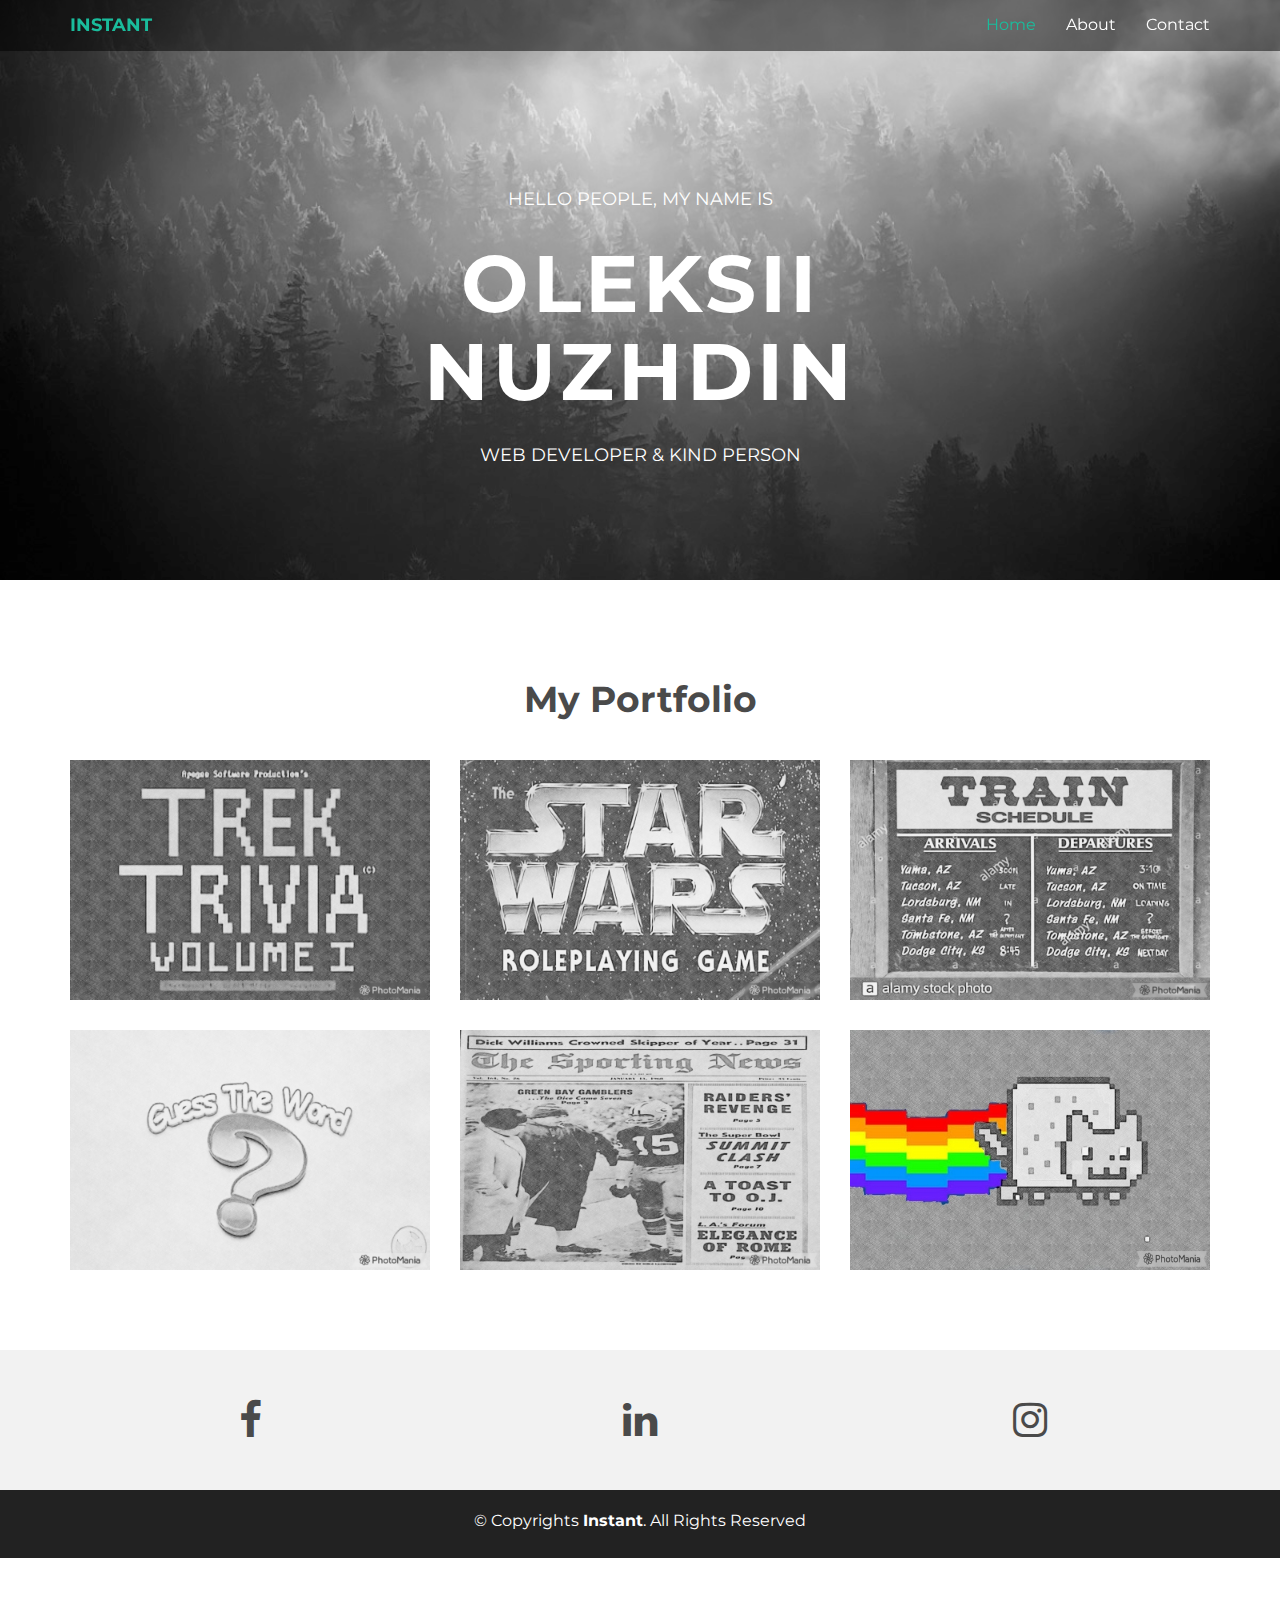
==== index.html @ 4b9a49c1 "done" ====
<!DOCTYPE html>
<html lang="en">
<head>
  <meta charset="utf-8">
  <title>Instant - Bootstrap Personal Template</title>
  <meta content="width=device-width, initial-scale=1.0" name="viewport">
  <meta content="" name="keywords">
  <meta content="" name="description">

  <!-- Favicons -->
  <link href="img/favicon.png" rel="icon">
  <link href="img/apple-touch-icon.png" rel="apple-touch-icon">

  <!-- Google Fonts -->
  <link href="https://fonts.googleapis.com/css?family=Montserrat:300,400,500,700" rel="stylesheet">

  <!-- Bootstrap CSS File -->
  <link href="lib/bootstrap/css/bootstrap.min.css" rel="stylesheet">

  <!-- Libraries CSS Files -->
  <link href="lib/font-awesome/css/font-awesome.min.css" rel="stylesheet">

  <!-- Main Stylesheet File -->
  <link href="css/style.css" rel="stylesheet">

  <!-- =======================================================
    Template Name: Instant
    Template URL: https://templatemag.com/instant-bootstrap-personal-template/
    Author: TemplateMag.com
    License: https://templatemag.com/license/
  ======================================================= -->
</head>

<body>

  <!-- Static navbar -->
  <div class="navbar navbar-default navbar-fixed-top" role="navigation">
    <div class="container">
      <div class="navbar-header">
        <button type="button" class="navbar-toggle" data-toggle="collapse" data-target=".navbar-collapse">
            <span class="sr-only">Toggle navigation</span>
            <span class="icon-bar"></span>
            <span class="icon-bar"></span>
            <span class="icon-bar"></span>
          </button>
        <a class="navbar-brand" href="index.html">INSTANT</a>
      </div>
      <div class="navbar-collapse collapse">
        <ul class="nav navbar-nav navbar-right">
          <li class="active"><a href="index.html">Home</a></li>
          <li><a href="about.html">About</a></li>
          
          <li><a href="contact.html" class="smoothscroll">Contact</a></li>
        </ul>
      </div>
      <!--/.nav-collapse -->
    </div>
  </div>


  <div id="headerwrap">
    <div class="container">
      <div class="row">
        <div class="col-md-12 col-xs-offset-0 col-lg-6 col-lg-offset-3">
          <h4>HELLO PEOPLE, MY NAME IS</h4>
          <h1>OLEKSII NUZHDIN</h1>
          <h4>WEB DEVELOPER & KIND PERSON</h4>
        </div>
      </div>
    </div>
    <!-- /container -->
  </div>

  <section id="works"></section>
  <div class="container">
    <div class="row centered mt mb">
      <h1>My Portfolio</h1>

      <div class="col-lg-4 col-md-4 col-sm-4 gallery">
        <a href="https://oleksii13.github.io/trivia-game/" target="_blank"><img src="img/portfolio/folio01.jpg" class="img-responsive"></a>
      </div>
      <div class="col-lg-4 col-md-4 col-sm-4 gallery">
        <a href="https://oleksii13.github.io/unit-4-game/" target="_blank"><img src="img/portfolio/folio02.jpg" class="img-responsive"></a>
      </div>
      <div class="col-lg-4 col-md-4 col-sm-4 gallery">
        <a href="https://oleksii13.github.io/train-schedule/" target="_blank"><img src="img/portfolio/folio03.jpg" class="img-responsive"></a>
      </div>
      <div class="col-lg-4 col-md-4 col-sm-4 gallery">
        <a href="https://oleksii13.github.io/word-guess-game-object/" target="_blank"><img src="img/portfolio/folio04.jpg" class="img-responsive"></a>
      </div>
      <div class="col-lg-4 col-md-4 col-sm-4 gallery">
        <a href="https://oleksii13.github.io/sport-site-project1/" target="_blank"><img src="img/portfolio/folio05.jpg" class="img-responsive"></a>
      </div>
      <div class="col-lg-4 col-md-4 col-sm-4 gallery">
        <a href="https://oleksii13.github.io/gif-tastic/" target="_blank"><img src="img/portfolio/folio06.jpg" class="img-responsive"></a>
      </div>
    </div>
  </div>

  <div id="social">
    <div class="container">
      <div class="row centered">
        
        <div class="col-lg-4">
          <a href="https://www.facebook.com/Oleksii.Nuzhdin"><i class="fa fa-facebook"></i></a>
        </div>
        
        <div class="col-lg-4">
          <a href="https://www.linkedin.com/in/oleksii-nuzhdin-69206b6a/"><i class="fa fa-linkedin"></i></a>
        </div>
        <div class="col-lg-4">
          <a href="https://www.instagram.com/oleksiinuzhdin/?hl=en"><i class="fa fa-instagram"></i></a>
        </div>
        

      </div>
    </div>
  </div>

  <div id="copyrights">
    <div class="container">
      <p>
        &copy; Copyrights <strong>Instant</strong>. All Rights Reserved
      </p>
      <div class="credits">
       
      </div>
    </div>
  </div>
  <!-- / copyrights -->

  <!-- JavaScript Libraries -->
  <script src="lib/jquery/jquery.min.js"></script>
  <script src="lib/bootstrap/js/bootstrap.min.js"></script>
  <script src="lib/php-mail-form/validate.js"></script>

  <!-- Template Main Javascript File -->
  <script src="js/main.js"></script>

</body>
</html>
---- css/style.css ----
/**
* Template Name: Instant
* Template URL: https://templatemag.com/instant-bootstrap-personal-template/
* Author: TemplateMag.com
* License: https://templatemag.com/license/
*/

/* ==========================================================================
   Base Styles, Bootstrap Modifications & Fonts Import
   ========================================================================== */


::-moz-selection {
    background: #f2c2c9;
    color: #a4003a;
    text-shadow: none;
}

::selection {
    background: #16a085;
    color: #a4003a;
    text-shadow: none;
}

/*
 * A better looking default horizontal rule
 */

 hr {
    display: block;
    height: 1px;
    border: 0;
    border-top: 1px solid #ccc;
    margin: 1em 0;
    padding: 0;
}

.centered {
	text-align: center
}

.mt {
	margin-top: 80px;
}

.mb {
	margin-bottom: 80px;
}

/* ==========================================================================
   General styles
   ========================================================================== */

   html{
    width:100%;
    height: auto;
  }
body {
    font-family: 'Montserrat', sans-serif;
    font-weight: 400;
    font-size: 16px;
    width:100%;
    height: auto;
    -webkit-font-smoothing: antialiased;
    -webkit-overflow-scrolling: touch;
}

h1, h2, h3, h4, h5, h6 {
	font-weight: 700;
    color: #4a4a4a;
}


.navbar-brand {
	font-weight: 700;
}

.navbar-default .navbar-brand, .navbar-default .navbar-brand:hover {
	color: #1abc9c;
}

.navbar-default {
	border-color: transparent;
  background-color: rgba(0, 0, 0, 0.5);
}

.navbar-default .navbar-nav > .active > a, .navbar-default .navbar-nav > .active > a:hover, .navbar-default .navbar-nav > .active > a:focus {
	color: #1abc9c;
	background-color: transparent;
}

.navbar-default .navbar-nav > li > a {
	color: #fff;
}

.navbar-default .navbar-nav > li > a:hover, .navbar-default .navbar-nav > li > a:focus {
	color: #1abc9c;
}

.navbar-default .navbar-toggle {
  border: none;
  border-color: #fff;
}

.navbar-default .navbar-toggle:hover {
  background: #666;
}

.navbar-default .navbar-toggle .icon-bar {
  background-color: #fff;
}
/* ==========================================================================
   Wrap Sections
   ========================================================================== */

#headerwrap {
	background: url(../img/back.jpg) no-repeat center top;
	margin-top: -70px;
	padding-top: 250px;
	text-align:center;
	background-attachment: relative;
	background-position: center center;
	min-height: 650px;
	width: 100%;

    -webkit-background-size: 100%;
    -moz-background-size: 100%;
    -o-background-size: 100%;
    background-size: 100%;

    -webkit-background-size: cover;
    -moz-background-size: cover;
    -o-background-size: cover;
    background-size: cover;
}

#headerwrap h1 {
	color:#ffffff;
	padding-top: 10px;
	padding-bottom: 20px;
	letter-spacing: 4px;
	font-size: 80px;
	font-weight: bold;
}

#headerwrap h4 {
	font-weight: 400;
	color: #ffffff
}

@media (max-width: 768px) {
  #headerwrap {
    padding-top: 180px;
  }
}

#social {
	padding-top: 50px;
	padding-bottom: 50px;
	background-color: #f2f2f2;
}

#social i {
	font-size: 40px;
	color: #4a4a4a
}

#social i:hover {
	color: #1abc9c
}

#footerwrap {
	padding-top: 70px;
	padding-bottom: 50px;
	background-color: #2f2f2f;
}

#footerwrap p {
	color: #f2f2f2;
	margin-left: 10px;
}

#workwrap {
	background: url(../img/work.jpg) no-repeat center top;
	margin-top: -70px;
	padding-top: 250px;
	text-align:center;
	background-attachment: relative;
	background-position: center center;
	min-height: 650px;
	width: 100%;

    -webkit-background-size: 100%;
    -moz-background-size: 100%;
    -o-background-size: 100%;
    background-size: 100%;

    -webkit-background-size: cover;
    -moz-background-size: cover;
    -o-background-size: cover;
    background-size: cover;
}

#workwrap h1 {
	color:#ffffff;
	padding-top: 10px;
	padding-bottom: 20px;
	letter-spacing: 4px;
	font-size: 80px;
	font-weight: bold;
}

#workwrap h4 {
	font-weight: 400;
	color: #ffffff
}

#aboutwrap {
	background: url(../img/about.jpg) no-repeat center top;
	margin-top: -70px;
	padding-top: 250px;
	text-align:center;
	background-attachment: relative;
	background-position: center center;
	min-height: 650px;
	width: 100%;

    -webkit-background-size: 100%;
    -moz-background-size: 100%;
    -o-background-size: 100%;
    background-size: 100%;

    -webkit-background-size: cover;
    -moz-background-size: cover;
    -o-background-size: cover;
    background-size: cover;
}


/* Gallery */
.gallery {
	margin-top: 30px;
}

.gallery img:hover {
	opacity: 0.4;
}


/* Contact Form */

#contactwrap {
	background: url(../img/contact.jpg) no-repeat center top;
	margin-top: -70px;
	padding-top: 250px;
	text-align:center;
	background-attachment: relative;
	background-position: center center;
	min-height: 650px;
	width: 100%;
  background-size: 100%;
  background-size: cover;
}

#contactwrap h1 {
	color:#ffffff;
	padding-top: 10px;
	padding-bottom: 20px;
	letter-spacing: 4px;
	font-size: 60px;
	font-weight: bold;
}

#contactwrap h4 {
	font-weight: 400;
	color: #ffffff
}

#contact {
  padding: 40px 0;
}

#contact h2 {
  font-size: 36px;
  margin-bottom: 30px;
}

.contact-form label {
   color: #999;
}

.contact-form input, .contact-form textarea {
  padding: 10px 12px;
  border-radius: 0;
  box-shadow: none;
  font-size: 14px;
  height: auto;
}

.contact-form .form-send {
  text-align: center;
}

.contact-form .form-send button  {
  background: #1abc9c;
  border: 0;
  padding: 14px 40px;
  color: #fff;
  transition: 0.4s;
  cursor: pointer;
  font-size: 16px;
  margin-top: 15px;
}

.contact-form .form-send button:hover {
  background: #2addb9;
}

.contact-form .validate {
  display: none;
  color: red;
  margin: 0 0 15px 0;
  font-weight: 400;
  font-size: 13px;
}

.contact-form .loading {
  display: none;
  color: #555;
  background: #fff;
  text-align: center;
  padding: 15px;
  margin: 15px 0;
}

.contact-form .loading:before {
  content: "";
  display: inline-block;
  border-radius: 50%;
  width: 24px;
  height: 24px;
  border: 3px solid #18d26e;
  border-top-color: #eee;
  -webkit-animation: animate-loading 1s linear infinite;
  animation: animate-loading 1s linear infinite;
}

@-webkit-keyframes animate-loading {
  0% {
    -webkit-transform: rotate(0deg);
    transform: rotate(0deg);
  }

  100% {
    -webkit-transform: rotate(360deg);
    transform: rotate(360deg);
  }
}

@keyframes animate-loading {
  0% {
    -webkit-transform: rotate(0deg);
    transform: rotate(0deg);
  }

  100% {
    -webkit-transform: rotate(360deg);
    transform: rotate(360deg);
  }
}

.contact-form .error-message {
  display: none;
  color: #fff;
  background: #ed3c0d;
  text-align: center;
  padding: 15px;
  font-weight: 600;
  margin: 15px 0;
}

.contact-form .sent-message {
  display: none;
  color: #fff;
  background: #18d26e;
  text-align: center;
  padding: 15px;
  font-weight: 600;
  margin: 15px 0;
}

/* Copyrights */

#copyrights {
  background: #222222;
  padding: 20px 0;
  text-align: center;
}

#copyrights p {
  margin-bottom: 5px;
  color: #fff;
}

#copyrights a {
  color: #1abc9c;
}

.credits {
  color: #999;
}
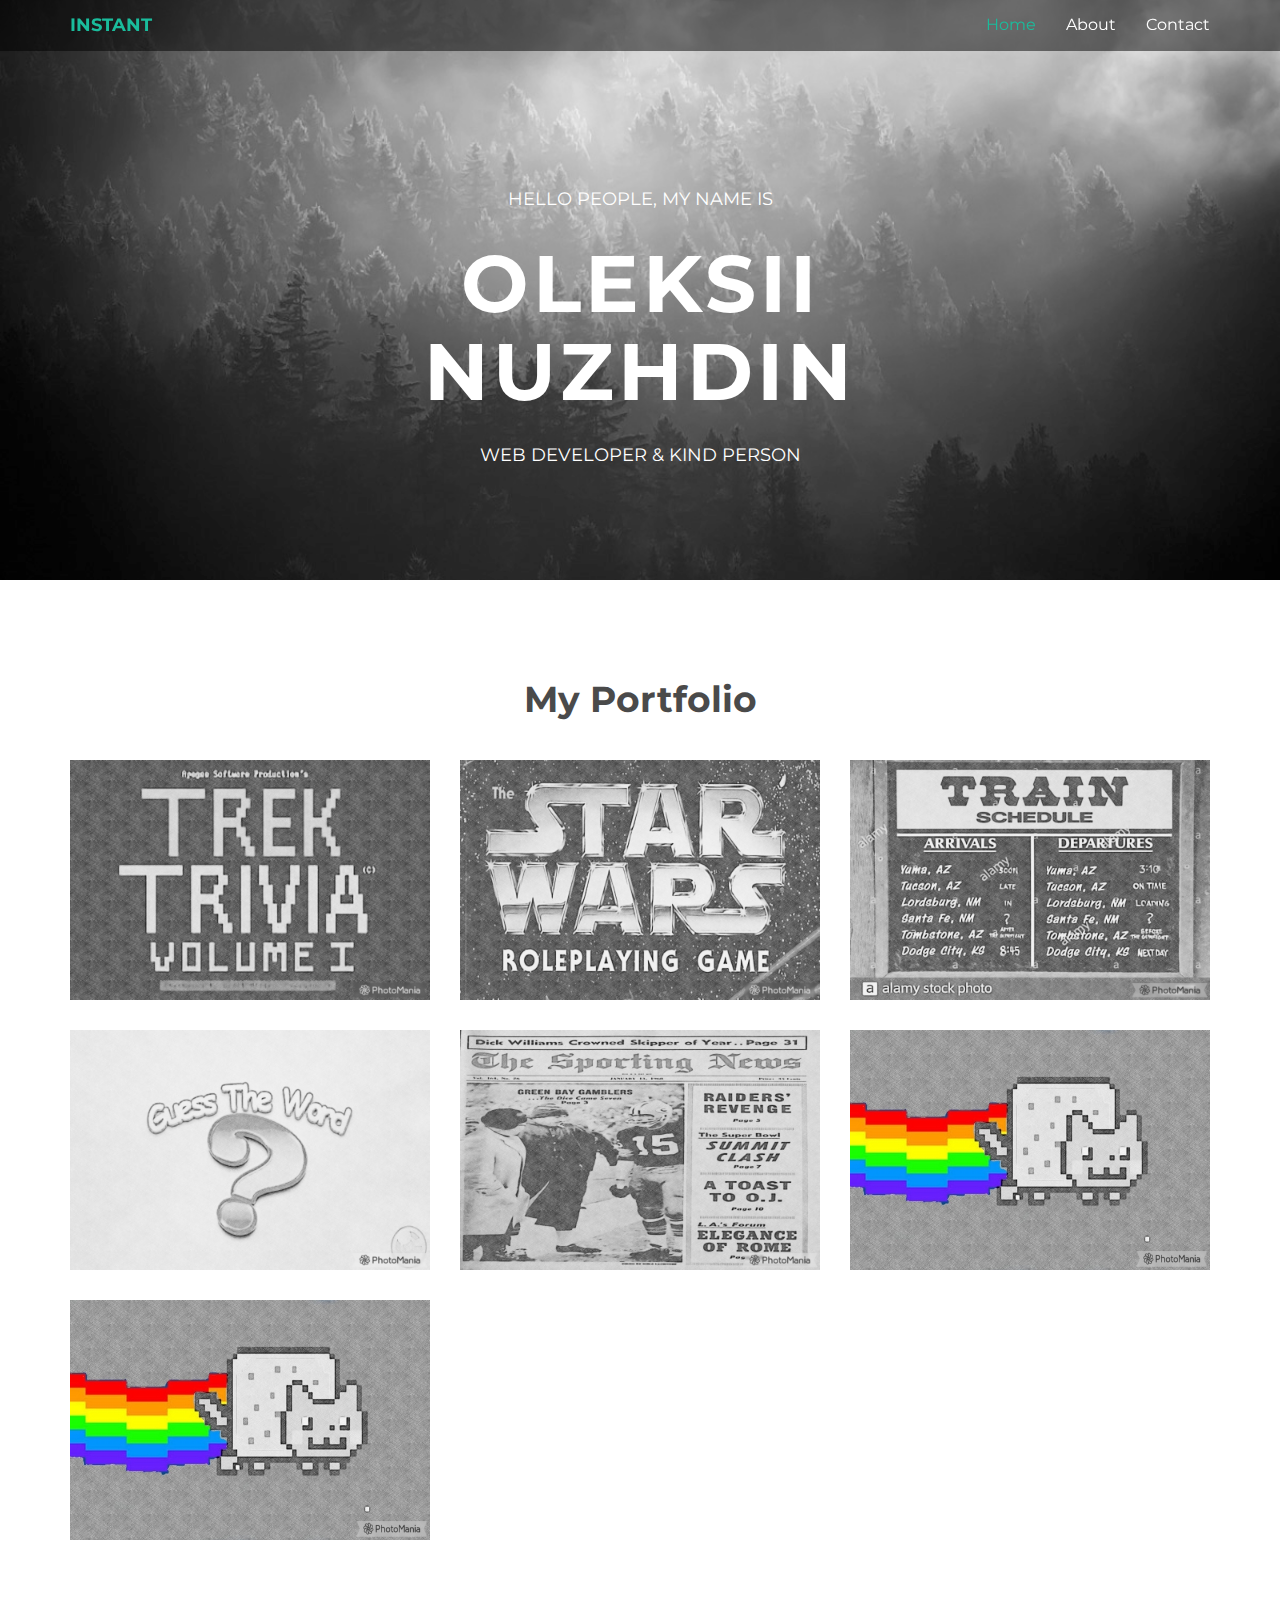
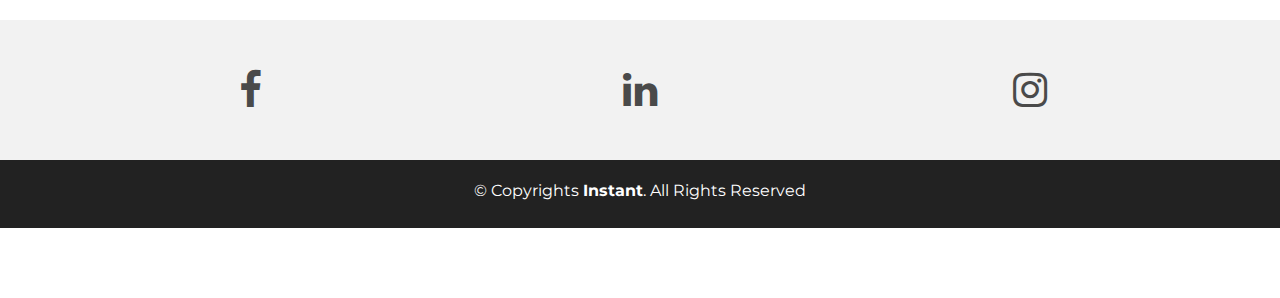
==== commit 15b35579: "done" ====
--- a/index.html
+++ b/index.html
@@ -1,141 +1,144 @@
-<!DOCTYPE html>
-<html lang="en">
-<head>
-  <meta charset="utf-8">
-  <title>Instant - Bootstrap Personal Template</title>
-  <meta content="width=device-width, initial-scale=1.0" name="viewport">
-  <meta content="" name="keywords">
-  <meta content="" name="description">
-
-  <!-- Favicons -->
-  <link href="img/favicon.png" rel="icon">
-  <link href="img/apple-touch-icon.png" rel="apple-touch-icon">
-
-  <!-- Google Fonts -->
-  <link href="https://fonts.googleapis.com/css?family=Montserrat:300,400,500,700" rel="stylesheet">
-
-  <!-- Bootstrap CSS File -->
-  <link href="lib/bootstrap/css/bootstrap.min.css" rel="stylesheet">
-
-  <!-- Libraries CSS Files -->
-  <link href="lib/font-awesome/css/font-awesome.min.css" rel="stylesheet">
-
-  <!-- Main Stylesheet File -->
-  <link href="css/style.css" rel="stylesheet">
-
-  <!-- =======================================================
-    Template Name: Instant
-    Template URL: https://templatemag.com/instant-bootstrap-personal-template/
-    Author: TemplateMag.com
-    License: https://templatemag.com/license/
-  ======================================================= -->
-</head>
-
-<body>
-
-  <!-- Static navbar -->
-  <div class="navbar navbar-default navbar-fixed-top" role="navigation">
-    <div class="container">
-      <div class="navbar-header">
-        <button type="button" class="navbar-toggle" data-toggle="collapse" data-target=".navbar-collapse">
-            <span class="sr-only">Toggle navigation</span>
-            <span class="icon-bar"></span>
-            <span class="icon-bar"></span>
-            <span class="icon-bar"></span>
-          </button>
-        <a class="navbar-brand" href="index.html">INSTANT</a>
-      </div>
-      <div class="navbar-collapse collapse">
-        <ul class="nav navbar-nav navbar-right">
-          <li class="active"><a href="index.html">Home</a></li>
-          <li><a href="about.html">About</a></li>
-          
-          <li><a href="contact.html" class="smoothscroll">Contact</a></li>
-        </ul>
-      </div>
-      <!--/.nav-collapse -->
-    </div>
-  </div>
-
-
-  <div id="headerwrap">
-    <div class="container">
-      <div class="row">
-        <div class="col-md-12 col-xs-offset-0 col-lg-6 col-lg-offset-3">
-          <h4>HELLO PEOPLE, MY NAME IS</h4>
-          <h1>OLEKSII NUZHDIN</h1>
-          <h4>WEB DEVELOPER & KIND PERSON</h4>
-        </div>
-      </div>
-    </div>
-    <!-- /container -->
-  </div>
-
-  <section id="works"></section>
-  <div class="container">
-    <div class="row centered mt mb">
-      <h1>My Portfolio</h1>
-
-      <div class="col-lg-4 col-md-4 col-sm-4 gallery">
-        <a href="https://oleksii13.github.io/trivia-game/" target="_blank"><img src="img/portfolio/folio01.jpg" class="img-responsive"></a>
-      </div>
-      <div class="col-lg-4 col-md-4 col-sm-4 gallery">
-        <a href="https://oleksii13.github.io/unit-4-game/" target="_blank"><img src="img/portfolio/folio02.jpg" class="img-responsive"></a>
-      </div>
-      <div class="col-lg-4 col-md-4 col-sm-4 gallery">
-        <a href="https://oleksii13.github.io/train-schedule/" target="_blank"><img src="img/portfolio/folio03.jpg" class="img-responsive"></a>
-      </div>
-      <div class="col-lg-4 col-md-4 col-sm-4 gallery">
-        <a href="https://oleksii13.github.io/word-guess-game-object/" target="_blank"><img src="img/portfolio/folio04.jpg" class="img-responsive"></a>
-      </div>
-      <div class="col-lg-4 col-md-4 col-sm-4 gallery">
-        <a href="https://oleksii13.github.io/sport-site-project1/" target="_blank"><img src="img/portfolio/folio05.jpg" class="img-responsive"></a>
-      </div>
-      <div class="col-lg-4 col-md-4 col-sm-4 gallery">
-        <a href="https://oleksii13.github.io/gif-tastic/" target="_blank"><img src="img/portfolio/folio06.jpg" class="img-responsive"></a>
-      </div>
-    </div>
-  </div>
-
-  <div id="social">
-    <div class="container">
-      <div class="row centered">
-        
-        <div class="col-lg-4">
-          <a href="https://www.facebook.com/Oleksii.Nuzhdin"><i class="fa fa-facebook"></i></a>
-        </div>
-        
-        <div class="col-lg-4">
-          <a href="https://www.linkedin.com/in/oleksii-nuzhdin-69206b6a/"><i class="fa fa-linkedin"></i></a>
-        </div>
-        <div class="col-lg-4">
-          <a href="https://www.instagram.com/oleksiinuzhdin/?hl=en"><i class="fa fa-instagram"></i></a>
-        </div>
-        
-
-      </div>
-    </div>
-  </div>
-
-  <div id="copyrights">
-    <div class="container">
-      <p>
-        &copy; Copyrights <strong>Instant</strong>. All Rights Reserved
-      </p>
-      <div class="credits">
-       
-      </div>
-    </div>
-  </div>
-  <!-- / copyrights -->
-
-  <!-- JavaScript Libraries -->
-  <script src="lib/jquery/jquery.min.js"></script>
-  <script src="lib/bootstrap/js/bootstrap.min.js"></script>
-  <script src="lib/php-mail-form/validate.js"></script>
-
-  <!-- Template Main Javascript File -->
-  <script src="js/main.js"></script>
-
-</body>
-</html>
+<!DOCTYPE html>
+<html lang="en">
+
+<head>
+  <meta charset="utf-8">
+  <title>Instant - Bootstrap Personal Template</title>
+  <meta content="width=device-width, initial-scale=1.0" name="viewport">
+  <meta content="" name="keywords">
+  <meta content="" name="description">
+
+  <!-- Favicons -->
+  <link href="img/favicon.png" rel="icon">
+  <link href="img/apple-touch-icon.png" rel="apple-touch-icon">
+
+  <!-- Google Fonts -->
+  <link href="https://fonts.googleapis.com/css?family=Montserrat:300,400,500,700" rel="stylesheet">
+
+  <!-- Bootstrap CSS File -->
+  <link href="lib/bootstrap/css/bootstrap.min.css" rel="stylesheet">
+
+  <!-- Libraries CSS Files -->
+  <link href="lib/font-awesome/css/font-awesome.min.css" rel="stylesheet">
+
+  <!-- Main Stylesheet File -->
+  <link href="css/style.css" rel="stylesheet">
+
+
+</head>
+
+<body>
+
+  <!-- Static navbar -->
+  <div class="navbar navbar-default navbar-fixed-top" role="navigation">
+    <div class="container">
+      <div class="navbar-header">
+        <button type="button" class="navbar-toggle" data-toggle="collapse" data-target=".navbar-collapse">
+          <span class="sr-only">Toggle navigation</span>
+          <span class="icon-bar"></span>
+          <span class="icon-bar"></span>
+          <span class="icon-bar"></span>
+        </button>
+        <a class="navbar-brand" href="index.html">INSTANT</a>
+      </div>
+      <div class="navbar-collapse collapse">
+        <ul class="nav navbar-nav navbar-right">
+          <li class="active"><a href="index.html">Home</a></li>
+          <li><a href="about.html">About</a></li>
+
+          <li><a href="contact.html" class="smoothscroll">Contact</a></li>
+        </ul>
+      </div>
+      <!--/.nav-collapse -->
+    </div>
+  </div>
+
+
+  <div id="headerwrap">
+    <div class="container">
+      <div class="row">
+        <div class="col-md-12 col-xs-offset-0 col-lg-6 col-lg-offset-3">
+          <h4>HELLO PEOPLE, MY NAME IS</h4>
+          <h1>OLEKSII NUZHDIN</h1>
+          <h4>WEB DEVELOPER & KIND PERSON</h4>
+        </div>
+      </div>
+    </div>
+    <!-- /container -->
+  </div>
+
+  <section id="works"></section>
+  <div class="container">
+    <div class="row centered mt mb">
+      <h1>My Portfolio</h1>
+
+      <div class="col-lg-4 col-md-4 col-sm-4 gallery">
+        <a href="https://oleksii13.github.io/trivia-game/" target="_blank"><img src="img/portfolio/folio01.jpg" class="img-responsive"></a>
+      </div>
+      <div class="col-lg-4 col-md-4 col-sm-4 gallery">
+        <a href="https://oleksii13.github.io/unit-4-game/" target="_blank"><img src="img/portfolio/folio02.jpg" class="img-responsive"></a>
+      </div>
+      <div class="col-lg-4 col-md-4 col-sm-4 gallery">
+        <a href="https://oleksii13.github.io/train-schedule/" target="_blank"><img src="img/portfolio/folio03.jpg"
+            class="img-responsive"></a>
+      </div>
+      <div class="col-lg-4 col-md-4 col-sm-4 gallery">
+        <a href="https://oleksii13.github.io/word-guess-game-object/" target="_blank"><img src="img/portfolio/folio04.jpg"
+            class="img-responsive"></a>
+      </div>
+      <div class="col-lg-4 col-md-4 col-sm-4 gallery">
+        <a href="https://oleksii13.github.io/sport-site-project1/" target="_blank"><img src="img/portfolio/folio05.jpg"
+            class="img-responsive"></a>
+      </div>
+      <div class="col-lg-4 col-md-4 col-sm-4 gallery">
+        <a href="https://oleksii13.github.io/gif-tastic/" target="_blank"><img src="img/portfolio/folio06.jpg" class="img-responsive"></a>
+      </div>
+      <div class="col-lg-4 col-md-4 col-sm-4 gallery">
+        <a href="https://oleksii13.github.io/gif-tastic/" target="_blank"><img src="img/portfolio/folio06.jpg" class="img-responsive"></a>
+      </div>
+    </div>
+  </div>
+
+  <div id="social">
+    <div class="container">
+      <div class="row centered">
+
+        <div class="col-lg-4">
+          <a href="https://www.facebook.com/Oleksii.Nuzhdin"><i class="fa fa-facebook"></i></a>
+        </div>
+
+        <div class="col-lg-4">
+          <a href="https://www.linkedin.com/in/oleksii-nuzhdin-69206b6a/"><i class="fa fa-linkedin"></i></a>
+        </div>
+        <div class="col-lg-4">
+          <a href="https://www.instagram.com/oleksiinuzhdin/?hl=en"><i class="fa fa-instagram"></i></a>
+        </div>
+
+
+      </div>
+    </div>
+  </div>
+
+  <div id="copyrights">
+    <div class="container">
+      <p>
+        &copy; Copyrights <strong>Instant</strong>. All Rights Reserved
+      </p>
+      <div class="credits">
+
+      </div>
+    </div>
+  </div>
+  <!-- / copyrights -->
+
+  <!-- JavaScript Libraries -->
+  <script src="lib/jquery/jquery.min.js"></script>
+  <script src="lib/bootstrap/js/bootstrap.min.js"></script>
+  <script src="lib/php-mail-form/validate.js"></script>
+
+  <!-- Template Main Javascript File -->
+  <script src="js/main.js"></script>
+
+</body>
+
+</html>--- a/css/style.css
+++ b/css/style.css
@@ -1,411 +1,411 @@
-/**
-* Template Name: Instant
-* Template URL: https://templatemag.com/instant-bootstrap-personal-template/
-* Author: TemplateMag.com
-* License: https://templatemag.com/license/
-*/
-
-/* ==========================================================================
-   Base Styles, Bootstrap Modifications & Fonts Import
-   ========================================================================== */
-
-
-::-moz-selection {
-    background: #f2c2c9;
-    color: #a4003a;
-    text-shadow: none;
-}
-
-::selection {
-    background: #16a085;
-    color: #a4003a;
-    text-shadow: none;
-}
-
-/*
- * A better looking default horizontal rule
- */
-
- hr {
-    display: block;
-    height: 1px;
-    border: 0;
-    border-top: 1px solid #ccc;
-    margin: 1em 0;
-    padding: 0;
-}
-
-.centered {
-	text-align: center
-}
-
-.mt {
-	margin-top: 80px;
-}
-
-.mb {
-	margin-bottom: 80px;
-}
-
-/* ==========================================================================
-   General styles
-   ========================================================================== */
-
-   html{
-    width:100%;
-    height: auto;
-  }
-body {
-    font-family: 'Montserrat', sans-serif;
-    font-weight: 400;
-    font-size: 16px;
-    width:100%;
-    height: auto;
-    -webkit-font-smoothing: antialiased;
-    -webkit-overflow-scrolling: touch;
-}
-
-h1, h2, h3, h4, h5, h6 {
-	font-weight: 700;
-    color: #4a4a4a;
-}
-
-
-.navbar-brand {
-	font-weight: 700;
-}
-
-.navbar-default .navbar-brand, .navbar-default .navbar-brand:hover {
-	color: #1abc9c;
-}
-
-.navbar-default {
-	border-color: transparent;
-  background-color: rgba(0, 0, 0, 0.5);
-}
-
-.navbar-default .navbar-nav > .active > a, .navbar-default .navbar-nav > .active > a:hover, .navbar-default .navbar-nav > .active > a:focus {
-	color: #1abc9c;
-	background-color: transparent;
-}
-
-.navbar-default .navbar-nav > li > a {
-	color: #fff;
-}
-
-.navbar-default .navbar-nav > li > a:hover, .navbar-default .navbar-nav > li > a:focus {
-	color: #1abc9c;
-}
-
-.navbar-default .navbar-toggle {
-  border: none;
-  border-color: #fff;
-}
-
-.navbar-default .navbar-toggle:hover {
-  background: #666;
-}
-
-.navbar-default .navbar-toggle .icon-bar {
-  background-color: #fff;
-}
-/* ==========================================================================
-   Wrap Sections
-   ========================================================================== */
-
-#headerwrap {
-	background: url(../img/back.jpg) no-repeat center top;
-	margin-top: -70px;
-	padding-top: 250px;
-	text-align:center;
-	background-attachment: relative;
-	background-position: center center;
-	min-height: 650px;
-	width: 100%;
-
-    -webkit-background-size: 100%;
-    -moz-background-size: 100%;
-    -o-background-size: 100%;
-    background-size: 100%;
-
-    -webkit-background-size: cover;
-    -moz-background-size: cover;
-    -o-background-size: cover;
-    background-size: cover;
-}
-
-#headerwrap h1 {
-	color:#ffffff;
-	padding-top: 10px;
-	padding-bottom: 20px;
-	letter-spacing: 4px;
-	font-size: 80px;
-	font-weight: bold;
-}
-
-#headerwrap h4 {
-	font-weight: 400;
-	color: #ffffff
-}
-
-@media (max-width: 768px) {
-  #headerwrap {
-    padding-top: 180px;
-  }
-}
-
-#social {
-	padding-top: 50px;
-	padding-bottom: 50px;
-	background-color: #f2f2f2;
-}
-
-#social i {
-	font-size: 40px;
-	color: #4a4a4a
-}
-
-#social i:hover {
-	color: #1abc9c
-}
-
-#footerwrap {
-	padding-top: 70px;
-	padding-bottom: 50px;
-	background-color: #2f2f2f;
-}
-
-#footerwrap p {
-	color: #f2f2f2;
-	margin-left: 10px;
-}
-
-#workwrap {
-	background: url(../img/work.jpg) no-repeat center top;
-	margin-top: -70px;
-	padding-top: 250px;
-	text-align:center;
-	background-attachment: relative;
-	background-position: center center;
-	min-height: 650px;
-	width: 100%;
-
-    -webkit-background-size: 100%;
-    -moz-background-size: 100%;
-    -o-background-size: 100%;
-    background-size: 100%;
-
-    -webkit-background-size: cover;
-    -moz-background-size: cover;
-    -o-background-size: cover;
-    background-size: cover;
-}
-
-#workwrap h1 {
-	color:#ffffff;
-	padding-top: 10px;
-	padding-bottom: 20px;
-	letter-spacing: 4px;
-	font-size: 80px;
-	font-weight: bold;
-}
-
-#workwrap h4 {
-	font-weight: 400;
-	color: #ffffff
-}
-
-#aboutwrap {
-	background: url(../img/about.jpg) no-repeat center top;
-	margin-top: -70px;
-	padding-top: 250px;
-	text-align:center;
-	background-attachment: relative;
-	background-position: center center;
-	min-height: 650px;
-	width: 100%;
-
-    -webkit-background-size: 100%;
-    -moz-background-size: 100%;
-    -o-background-size: 100%;
-    background-size: 100%;
-
-    -webkit-background-size: cover;
-    -moz-background-size: cover;
-    -o-background-size: cover;
-    background-size: cover;
-}
-
-
-/* Gallery */
-.gallery {
-	margin-top: 30px;
-}
-
-.gallery img:hover {
-	opacity: 0.4;
-}
-
-
-/* Contact Form */
-
-#contactwrap {
-	background: url(../img/contact.jpg) no-repeat center top;
-	margin-top: -70px;
-	padding-top: 250px;
-	text-align:center;
-	background-attachment: relative;
-	background-position: center center;
-	min-height: 650px;
-	width: 100%;
-  background-size: 100%;
-  background-size: cover;
-}
-
-#contactwrap h1 {
-	color:#ffffff;
-	padding-top: 10px;
-	padding-bottom: 20px;
-	letter-spacing: 4px;
-	font-size: 60px;
-	font-weight: bold;
-}
-
-#contactwrap h4 {
-	font-weight: 400;
-	color: #ffffff
-}
-
-#contact {
-  padding: 40px 0;
-}
-
-#contact h2 {
-  font-size: 36px;
-  margin-bottom: 30px;
-}
-
-.contact-form label {
-   color: #999;
-}
-
-.contact-form input, .contact-form textarea {
-  padding: 10px 12px;
-  border-radius: 0;
-  box-shadow: none;
-  font-size: 14px;
-  height: auto;
-}
-
-.contact-form .form-send {
-  text-align: center;
-}
-
-.contact-form .form-send button  {
-  background: #1abc9c;
-  border: 0;
-  padding: 14px 40px;
-  color: #fff;
-  transition: 0.4s;
-  cursor: pointer;
-  font-size: 16px;
-  margin-top: 15px;
-}
-
-.contact-form .form-send button:hover {
-  background: #2addb9;
-}
-
-.contact-form .validate {
-  display: none;
-  color: red;
-  margin: 0 0 15px 0;
-  font-weight: 400;
-  font-size: 13px;
-}
-
-.contact-form .loading {
-  display: none;
-  color: #555;
-  background: #fff;
-  text-align: center;
-  padding: 15px;
-  margin: 15px 0;
-}
-
-.contact-form .loading:before {
-  content: "";
-  display: inline-block;
-  border-radius: 50%;
-  width: 24px;
-  height: 24px;
-  border: 3px solid #18d26e;
-  border-top-color: #eee;
-  -webkit-animation: animate-loading 1s linear infinite;
-  animation: animate-loading 1s linear infinite;
-}
-
-@-webkit-keyframes animate-loading {
-  0% {
-    -webkit-transform: rotate(0deg);
-    transform: rotate(0deg);
-  }
-
-  100% {
-    -webkit-transform: rotate(360deg);
-    transform: rotate(360deg);
-  }
-}
-
-@keyframes animate-loading {
-  0% {
-    -webkit-transform: rotate(0deg);
-    transform: rotate(0deg);
-  }
-
-  100% {
-    -webkit-transform: rotate(360deg);
-    transform: rotate(360deg);
-  }
-}
-
-.contact-form .error-message {
-  display: none;
-  color: #fff;
-  background: #ed3c0d;
-  text-align: center;
-  padding: 15px;
-  font-weight: 600;
-  margin: 15px 0;
-}
-
-.contact-form .sent-message {
-  display: none;
-  color: #fff;
-  background: #18d26e;
-  text-align: center;
-  padding: 15px;
-  font-weight: 600;
-  margin: 15px 0;
-}
-
-/* Copyrights */
-
-#copyrights {
-  background: #222222;
-  padding: 20px 0;
-  text-align: center;
-}
-
-#copyrights p {
-  margin-bottom: 5px;
-  color: #fff;
-}
-
-#copyrights a {
-  color: #1abc9c;
-}
-
-.credits {
-  color: #999;
-}
+/**
+* Template Name: Instant
+* Template URL: https://templatemag.com/instant-bootstrap-personal-template/
+* Author: TemplateMag.com
+* License: https://templatemag.com/license/
+*/
+
+/* ==========================================================================
+   Base Styles, Bootstrap Modifications & Fonts Import
+   ========================================================================== */
+
+
+::-moz-selection {
+    background: #f2c2c9;
+    color: #a4003a;
+    text-shadow: none;
+}
+
+::selection {
+    background: #16a085;
+    color: #a4003a;
+    text-shadow: none;
+}
+
+/*
+ * A better looking default horizontal rule
+ */
+
+ hr {
+    display: block;
+    height: 1px;
+    border: 0;
+    border-top: 1px solid #ccc;
+    margin: 1em 0;
+    padding: 0;
+}
+
+.centered {
+	text-align: center
+}
+
+.mt {
+	margin-top: 80px;
+}
+
+.mb {
+	margin-bottom: 80px;
+}
+
+/* ==========================================================================
+   General styles
+   ========================================================================== */
+
+   html{
+    width:100%;
+    height: auto;
+  }
+body {
+    font-family: 'Montserrat', sans-serif;
+    font-weight: 400;
+    font-size: 16px;
+    width:100%;
+    height: auto;
+    -webkit-font-smoothing: antialiased;
+    -webkit-overflow-scrolling: touch;
+}
+
+h1, h2, h3, h4, h5, h6 {
+	font-weight: 700;
+    color: #4a4a4a;
+}
+
+
+.navbar-brand {
+	font-weight: 700;
+}
+
+.navbar-default .navbar-brand, .navbar-default .navbar-brand:hover {
+	color: #1abc9c;
+}
+
+.navbar-default {
+	border-color: transparent;
+  background-color: rgba(0, 0, 0, 0.5);
+}
+
+.navbar-default .navbar-nav > .active > a, .navbar-default .navbar-nav > .active > a:hover, .navbar-default .navbar-nav > .active > a:focus {
+	color: #1abc9c;
+	background-color: transparent;
+}
+
+.navbar-default .navbar-nav > li > a {
+	color: #fff;
+}
+
+.navbar-default .navbar-nav > li > a:hover, .navbar-default .navbar-nav > li > a:focus {
+	color: #1abc9c;
+}
+
+.navbar-default .navbar-toggle {
+  border: none;
+  border-color: #fff;
+}
+
+.navbar-default .navbar-toggle:hover {
+  background: #666;
+}
+
+.navbar-default .navbar-toggle .icon-bar {
+  background-color: #fff;
+}
+/* ==========================================================================
+   Wrap Sections
+   ========================================================================== */
+
+#headerwrap {
+	background: url(../img/back.jpg) no-repeat center top;
+	margin-top: -70px;
+	padding-top: 250px;
+	text-align:center;
+	background-attachment: relative;
+	background-position: center center;
+	min-height: 650px;
+	width: 100%;
+
+    -webkit-background-size: 100%;
+    -moz-background-size: 100%;
+    -o-background-size: 100%;
+    background-size: 100%;
+
+    -webkit-background-size: cover;
+    -moz-background-size: cover;
+    -o-background-size: cover;
+    background-size: cover;
+}
+
+#headerwrap h1 {
+	color:#ffffff;
+	padding-top: 10px;
+	padding-bottom: 20px;
+	letter-spacing: 4px;
+	font-size: 80px;
+	font-weight: bold;
+}
+
+#headerwrap h4 {
+	font-weight: 400;
+	color: #ffffff
+}
+
+@media (max-width: 768px) {
+  #headerwrap {
+    padding-top: 180px;
+  }
+}
+
+#social {
+	padding-top: 50px;
+	padding-bottom: 50px;
+	background-color: #f2f2f2;
+}
+
+#social i {
+	font-size: 40px;
+	color: #4a4a4a
+}
+
+#social i:hover {
+	color: #1abc9c
+}
+
+#footerwrap {
+	padding-top: 70px;
+	padding-bottom: 50px;
+	background-color: #2f2f2f;
+}
+
+#footerwrap p {
+	color: #f2f2f2;
+	margin-left: 10px;
+}
+
+#workwrap {
+	background: url(../img/work.jpg) no-repeat center top;
+	margin-top: -70px;
+	padding-top: 250px;
+	text-align:center;
+	background-attachment: relative;
+	background-position: center center;
+	min-height: 650px;
+	width: 100%;
+
+    -webkit-background-size: 100%;
+    -moz-background-size: 100%;
+    -o-background-size: 100%;
+    background-size: 100%;
+
+    -webkit-background-size: cover;
+    -moz-background-size: cover;
+    -o-background-size: cover;
+    background-size: cover;
+}
+
+#workwrap h1 {
+	color:#ffffff;
+	padding-top: 10px;
+	padding-bottom: 20px;
+	letter-spacing: 4px;
+	font-size: 80px;
+	font-weight: bold;
+}
+
+#workwrap h4 {
+	font-weight: 400;
+	color: #ffffff
+}
+
+#aboutwrap {
+	background: url(../img/about.jpg) no-repeat center top;
+	margin-top: -70px;
+	padding-top: 250px;
+	text-align:center;
+	background-attachment: relative;
+	background-position: center center;
+	min-height: 650px;
+	width: 100%;
+
+    -webkit-background-size: 100%;
+    -moz-background-size: 100%;
+    -o-background-size: 100%;
+    background-size: 100%;
+
+    -webkit-background-size: cover;
+    -moz-background-size: cover;
+    -o-background-size: cover;
+    background-size: cover;
+}
+
+
+/* Gallery */
+.gallery {
+	margin-top: 30px;
+}
+
+.gallery img:hover {
+	opacity: 0.4;
+}
+
+
+/* Contact Form */
+
+#contactwrap {
+	background: url(../img/contact.jpg) no-repeat center top;
+	margin-top: -70px;
+	padding-top: 250px;
+	text-align:center;
+	background-attachment: relative;
+	background-position: center center;
+	min-height: 650px;
+	width: 100%;
+  background-size: 100%;
+  background-size: cover;
+}
+
+#contactwrap h1 {
+	color:#ffffff;
+	padding-top: 10px;
+	padding-bottom: 20px;
+	letter-spacing: 4px;
+	font-size: 60px;
+	font-weight: bold;
+}
+
+#contactwrap h4 {
+	font-weight: 400;
+	color: #ffffff
+}
+
+#contact {
+  padding: 40px 0;
+}
+
+#contact h2 {
+  font-size: 36px;
+  margin-bottom: 30px;
+}
+
+.contact-form label {
+   color: #999;
+}
+
+.contact-form input, .contact-form textarea {
+  padding: 10px 12px;
+  border-radius: 0;
+  box-shadow: none;
+  font-size: 14px;
+  height: auto;
+}
+
+.contact-form .form-send {
+  text-align: center;
+}
+
+.contact-form .form-send button  {
+  background: #1abc9c;
+  border: 0;
+  padding: 14px 40px;
+  color: #fff;
+  transition: 0.4s;
+  cursor: pointer;
+  font-size: 16px;
+  margin-top: 15px;
+}
+
+.contact-form .form-send button:hover {
+  background: #2addb9;
+}
+
+.contact-form .validate {
+  display: none;
+  color: red;
+  margin: 0 0 15px 0;
+  font-weight: 400;
+  font-size: 13px;
+}
+
+.contact-form .loading {
+  display: none;
+  color: #555;
+  background: #fff;
+  text-align: center;
+  padding: 15px;
+  margin: 15px 0;
+}
+
+.contact-form .loading:before {
+  content: "";
+  display: inline-block;
+  border-radius: 50%;
+  width: 24px;
+  height: 24px;
+  border: 3px solid #18d26e;
+  border-top-color: #eee;
+  -webkit-animation: animate-loading 1s linear infinite;
+  animation: animate-loading 1s linear infinite;
+}
+
+@-webkit-keyframes animate-loading {
+  0% {
+    -webkit-transform: rotate(0deg);
+    transform: rotate(0deg);
+  }
+
+  100% {
+    -webkit-transform: rotate(360deg);
+    transform: rotate(360deg);
+  }
+}
+
+@keyframes animate-loading {
+  0% {
+    -webkit-transform: rotate(0deg);
+    transform: rotate(0deg);
+  }
+
+  100% {
+    -webkit-transform: rotate(360deg);
+    transform: rotate(360deg);
+  }
+}
+
+.contact-form .error-message {
+  display: none;
+  color: #fff;
+  background: #ed3c0d;
+  text-align: center;
+  padding: 15px;
+  font-weight: 600;
+  margin: 15px 0;
+}
+
+.contact-form .sent-message {
+  display: none;
+  color: #fff;
+  background: #18d26e;
+  text-align: center;
+  padding: 15px;
+  font-weight: 600;
+  margin: 15px 0;
+}
+
+/* Copyrights */
+
+#copyrights {
+  background: #222222;
+  padding: 20px 0;
+  text-align: center;
+}
+
+#copyrights p {
+  margin-bottom: 5px;
+  color: #fff;
+}
+
+#copyrights a {
+  color: #1abc9c;
+}
+
+.credits {
+  color: #999;
+}
